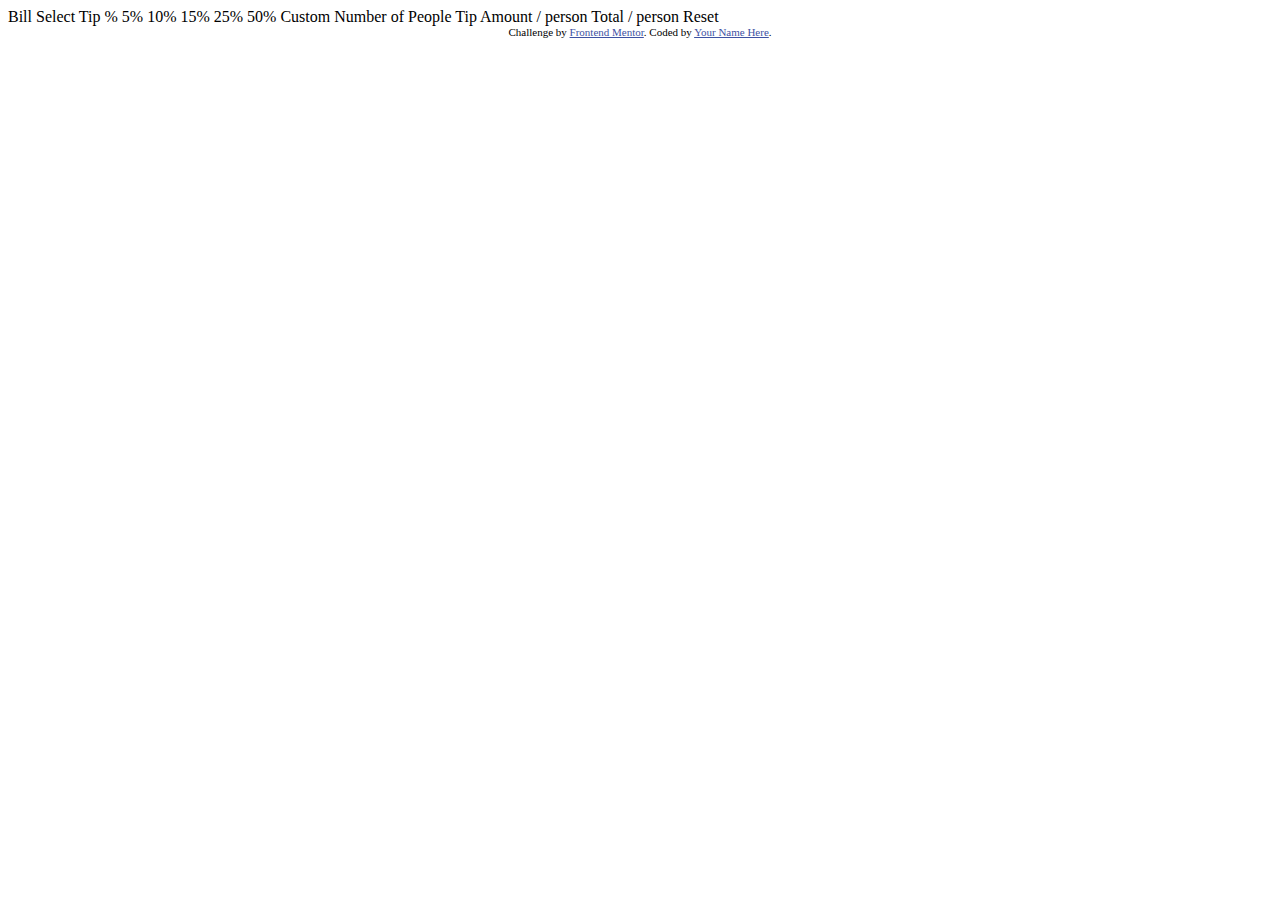
==== tips_calculator/main/index.html @ 6920c182 "Desktop page ready" ====
<!DOCTYPE html>
<html lang="en">
<head>
  <meta charset="UTF-8">
  <meta name="viewport" content="width=device-width, initial-scale=1.0"> <!-- displays site properly based on user's device -->

  <link rel="icon" type="image/png" sizes="32x32" href="./images/favicon-32x32.png">
  
  <title>Frontend Mentor | Tip calculator app</title>

  <!-- Feel free to remove these styles or customise in your own stylesheet 👍 -->
  <style>
    .attribution { font-size: 11px; text-align: center; }
    .attribution a { color: hsl(228, 45%, 44%); }
  </style>
</head>
<body>

  Bill

  Select Tip %
  5%
  10%
  15%
  25%
  50%
  Custom

  Number of People

  Tip Amount
  / person

  Total
  / person

  Reset
  
  <div class="attribution">
    Challenge by <a href="https://www.frontendmentor.io?ref=challenge" target="_blank">Frontend Mentor</a>. 
    Coded by <a href="#">Your Name Here</a>.
  </div>
</body>
</html>
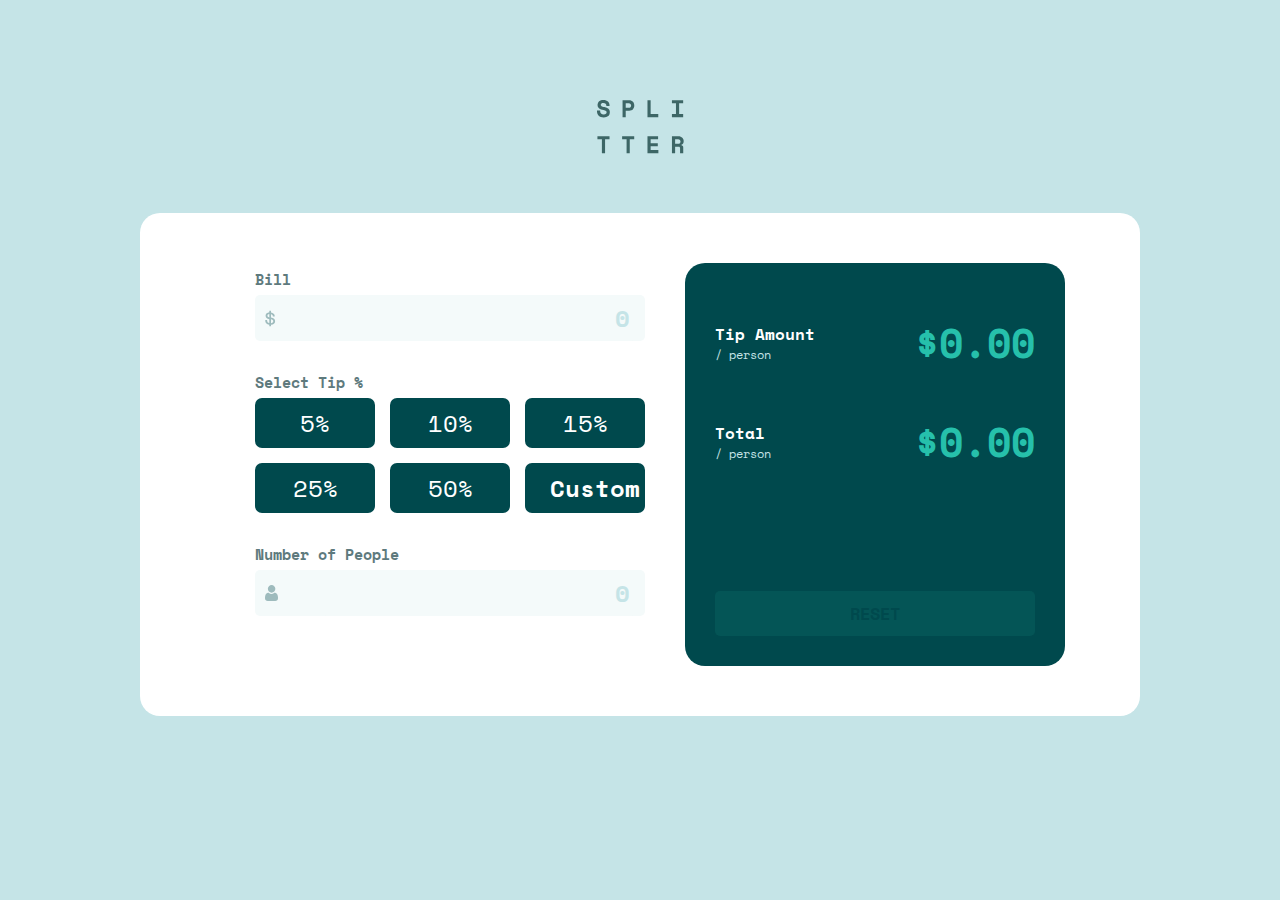
==== commit ccb0305a: "Calculator (custom not implemented yet)" ====
--- a/tips_calculator/main/index.html
+++ b/tips_calculator/main/index.html
@@ -1,44 +1,84 @@
 <!DOCTYPE html>
 <html lang="en">
+
 <head>
   <meta charset="UTF-8">
-  <meta name="viewport" content="width=device-width, initial-scale=1.0"> <!-- displays site properly based on user's device -->
+  <meta name="viewport" content="width=device-width, initial-scale=1.0">
+  <!-- displays site properly based on user's device -->
 
   <link rel="icon" type="image/png" sizes="32x32" href="./images/favicon-32x32.png">
-  
+  <link rel="stylesheet" href="./style.css">
+  <script src="./script.js" type="module"></script>
   <title>Frontend Mentor | Tip calculator app</title>
 
-  <!-- Feel free to remove these styles or customise in your own stylesheet 👍 -->
-  <style>
-    .attribution { font-size: 11px; text-align: center; }
-    .attribution a { color: hsl(228, 45%, 44%); }
-  </style>
 </head>
+
 <body>
 
-  Bill
+  <div class="logo">
+    <svg xmlns="http://www.w3.org/2000/svg" width="87" height="54">
+      <path fill="#3D6666"
+        d="M6.72 17.472c.944 0 1.792-.12 2.544-.36s1.392-.584 1.92-1.032a4.476 4.476 0 001.212-1.62c.28-.632.42-1.34.42-2.124v-.288c0-1.472-.464-2.584-1.392-3.336-.928-.752-2.272-1.288-4.032-1.608a14.615 14.615 0 01-1.74-.408c-.456-.144-.824-.308-1.104-.492-.28-.184-.476-.392-.588-.624a1.771 1.771 0 01-.168-.78c0-.56.232-1.004.696-1.332.464-.328 1.096-.492 1.896-.492.944 0 1.676.248 2.196.744.52.496.78 1.08.78 1.752v.576h3.168v-.864a5 5 0 00-.396-1.968 4.762 4.762 0 00-1.176-1.656C10.436 1.08 9.792.7 9.024.42 8.256.14 7.376 0 6.384 0c-.88 0-1.676.12-2.388.36s-1.32.576-1.824 1.008c-.504.432-.896.94-1.176 1.524-.28.584-.42 1.22-.42 1.908v.144c0 .832.144 1.536.432 2.112a3.978 3.978 0 001.212 1.44c.52.384 1.132.692 1.836.924.704.232 1.48.42 2.328.564.64.112 1.168.248 1.584.408.416.16.744.34.984.54s.408.424.504.672c.096.248.144.508.144.78 0 .576-.232 1.072-.696 1.488-.464.416-1.176.624-2.136.624-1.232 0-2.14-.3-2.724-.9-.584-.6-.876-1.404-.876-2.412v-.576H0v.72c0 .88.144 1.692.432 2.436a5.47 5.47 0 001.272 1.944c.56.552 1.26.984 2.1 1.296.84.312 1.812.468 2.916.468zm22-.336V10.8h3.408c.864 0 1.616-.144 2.256-.432a4.707 4.707 0 001.596-1.14 4.833 4.833 0 00.96-1.608c.216-.6.324-1.212.324-1.836v-.576c0-.608-.108-1.204-.324-1.788a4.625 4.625 0 00-.96-1.56A4.737 4.737 0 0034.384.756c-.64-.28-1.392-.42-2.256-.42h-6.576v16.8h3.168zm3.096-9.36H28.72V3.36h3.096c.704 0 1.26.192 1.668.576.408.384.612.88.612 1.488v.288c0 .608-.204 1.104-.612 1.488-.408.384-.964.576-1.668.576zm29.464 9.36v-3.024h-7.632V.336H50.48v16.8h10.8zm24.88 0v-3.024h-4.032V3.36h4.032V.336H74.928V3.36h4.032v10.752h-4.032v3.024H86.16zm-78.096 36V39.36h4.464v-3.024H.432v3.024h4.464v13.776h3.168zm24.688 0V39.36h4.464v-3.024H25.12v3.024h4.464v13.776h3.168zm28.624 0v-3.024h-7.728v-3.888H60.8V43.2h-7.152v-3.84h7.44v-3.024H50.48v16.8h10.896zm16.744 0V46.8h3.648c.464 0 .796.12.996.36.2.24.3.552.3.936v5.04h3.168v-5.808c0-.56-.164-1.024-.492-1.392-.328-.368-.772-.584-1.332-.648v-.432c.768-.32 1.336-.78 1.704-1.38a3.63 3.63 0 00.552-1.932v-.576c0-.64-.116-1.24-.348-1.8a4.332 4.332 0 00-1.008-1.476c-.44-.424-.988-.756-1.644-.996-.656-.24-1.416-.36-2.28-.36h-6.432v16.8h3.168zm3.024-9.36H78.12V39.36h3.024c.768 0 1.352.204 1.752.612.4.408.6.892.6 1.452v.288c0 .656-.2 1.164-.6 1.524-.4.36-.984.54-1.752.54z" />
+    </svg>
+  </div>
 
-  Select Tip %
-  5%
-  10%
-  15%
-  25%
-  50%
-  Custom
+  <section>
 
-  Number of People
+    <article class="calc-article">
+      <div class="bill-container calc-article">
+        <label>Bill</label>
+        <div class="sign"><svg xmlns="http://www.w3.org/2000/svg" width="11" height="17">
+            <path fill="#9EBBBD"
+              d="M6.016 16.328v-1.464c1.232-.08 2.22-.444 2.964-1.092.744-.648 1.116-1.508 1.116-2.58v-.144c0-.992-.348-1.772-1.044-2.34-.696-.568-1.708-.932-3.036-1.092V4.184c.56.144 1.012.4 1.356.768.344.368.516.816.516 1.344v.288h1.824v-.432c0-.448-.088-.876-.264-1.284a3.783 3.783 0 00-.744-1.116A4.251 4.251 0 007.54 2.9a5.324 5.324 0 00-1.524-.492V.872H4.288V2.36a5.532 5.532 0 00-1.416.324c-.448.168-.84.392-1.176.672-.336.28-.604.616-.804 1.008-.2.392-.3.844-.3 1.356v.144c0 .96.316 1.708.948 2.244.632.536 1.548.884 2.748 1.044v3.912c-.704-.16-1.248-.472-1.632-.936-.384-.464-.576-1.08-.576-1.848v-.288H.256v.576c0 .464.08.924.24 1.38.16.456.404.88.732 1.272.328.392.744.728 1.248 1.008s1.108.476 1.812.588v1.512h1.728zM4.288 7.424c-.688-.128-1.164-.332-1.428-.612-.264-.28-.396-.644-.396-1.092 0-.464.176-.832.528-1.104.352-.272.784-.448 1.296-.528v3.336zm1.728 5.712V9.344c.768.128 1.328.328 1.68.6.352.272.528.688.528 1.248 0 .544-.196.984-.588 1.32-.392.336-.932.544-1.62.624z" />
+          </svg> <input type="number" class="bill-input" placeholder="0"></div>
+      </div>
 
-  Tip Amount
-  / person
+      <div class="tip-container calc-article">
+        <label>Select Tip %</label>
+        <div class="btns-container">
+          <button class="percents-btn">5%</button>
+          <button class="percents-btn">10%</button>
+          <button class="percents-btn">15%</button>
+          <button class="percents-btn">25%</button>
+          <button class="percents-btn">50%</button>
+          <input class="percents-btn custom-btn" value="Custom" />
+        </div>
+      </div>
 
-  Total
-  / person
+      <div class="people-container calc-article">
+        <label>Number of People <span class="not-zero">Can't be zero</span></label>
+        <div class="sign sign-people"><svg xmlns="http://www.w3.org/2000/svg" width="13" height="16">
+            <path fill="#9EBBBD"
+              d="M9.573 7.729c.406 0 .784.07 1.126.209.342.14.639.33.881.569.232.227.438.503.614.82a5.1 5.1 0 01.407.949c.097.312.178.654.242 1.016.062.359.105.699.126 1.011.02.307.031.624.031.945 0 .836-.259 1.512-.768 2.01-.504.492-1.17.742-1.98.742H2.748c-.81 0-1.477-.25-1.98-.742C.259 14.76 0 14.084 0 13.248c0-.322.01-.64.032-.945.02-.312.063-.652.126-1.01.063-.363.144-.705.242-1.017.1-.323.238-.643.407-.948.176-.318.382-.594.613-.821.243-.238.54-.43.882-.57.342-.138.72-.208 1.125-.208.16 0 .313.067.61.265.183.123.397.264.636.421.204.134.48.259.822.372.333.11.671.167 1.005.167a3.19 3.19 0 001.006-.167c.341-.113.618-.238.822-.372l.636-.42c.296-.2.45-.266.61-.266zM6.598 0C7.63 0 8.522.38 9.252 1.129s1.1 1.666 1.1 2.724c0 1.06-.37 1.976-1.1 2.725-.73.75-1.623 1.13-2.654 1.13-1.03 0-1.924-.38-2.653-1.13-.73-.749-1.1-1.666-1.1-2.725 0-1.058.37-1.975 1.1-2.724C4.675.379 5.567 0 6.598 0z" />
+          </svg> <input type="number" class="people-input" placeholder="0"></div>
+      </div>
+    </article>
 
-  Reset
-  
-  <div class="attribution">
-    Challenge by <a href="https://www.frontendmentor.io?ref=challenge" target="_blank">Frontend Mentor</a>. 
-    Coded by <a href="#">Your Name Here</a>.
-  </div>
+    <article class="results-article">
+      <div class="results-article-main">
+        <div class="results-sub">
+          <div>
+            <p class="price-title">Tip Amount</p>
+            <p class="per-person">/ person</p>
+          </div>
+          <div class="price">$ <p class="tip-amount price">0.00</p>
+          </div>
+        </div>
+
+        <div class="results-sub">
+          <div>
+            <p class="price-title">Total</p>
+            <p class="per-person">/ person</p>
+          </div>
+          <div class="price">$ <p class="total-price price">0.00</p>
+          </div>
+        </div>
+      </div>
+
+      <button class="reset-btn disabled">Reset</button>
+    </article>
+  </section>
+
 </body>
+
 </html>--- a/tips_calculator/main/style.css
+++ b/tips_calculator/main/style.css
@@ -0,0 +1,205 @@
+@import url('https://fonts.googleapis.com/css2?family=Space+Mono:wght@400;700&display=swap');
+
+* {
+    font-family: 'Space Mono', monospace;
+    font-size: 24px;
+    color: hsl(183, 100%, 15%);
+}
+
+body {
+    background-color: hsl(185, 41%, 84%);
+
+}
+
+section {
+    display: flex;
+    justify-content: center;
+    margin: 50px auto;
+    background-color: hsl(0, 0%, 100%);
+    width: 900px;
+    padding: 50px;
+    border-radius: 20px;
+}
+
+label {
+    font-size: 15px;
+    font-weight: 700;
+    color: hsl(186, 14%, 43%);
+    margin: 5px 0;
+}
+
+.sign {
+    display: flex;
+    justify-content: space-between;
+    align-items: center;
+    border: none;
+    border-radius: 5px;
+    background-color: hsl(189, 41%, 97%);
+    color: hsl(186, 14%, 43%);
+    padding: 0 10px;
+}
+
+.sign:active {
+    border: 2px solid hsl(172, 67%, 45%);
+}
+
+input {
+    border: none;
+    border-radius: 5px;
+    outline: none;
+    font-size: 24px;
+    background-color: hsl(189, 41%, 97%);
+    padding: 5px;
+    text-align: end;
+    font-weight: bold;
+}
+
+.logo {
+    margin: 100px 0 0 0;
+    text-align: center;
+}
+
+/* Chrome, Safari, Edge, Opera */
+input::-webkit-outer-spin-button,
+input::-webkit-inner-spin-button {
+    -webkit-appearance: none;
+    margin: 0;
+}
+
+/* Firefox */
+input[type=number] {
+    -moz-appearance: textfield;
+}
+
+input::placeholder {
+    color: hsl(185, 41%, 84%);
+}
+
+/* CALC Article */
+
+.calc-article {
+    margin: 0 20px;
+}
+
+.calc-article {
+    display: flex;
+    flex-direction: column;
+    margin-bottom: 25px;
+}
+
+.btns-container {
+    display: grid;
+    grid-template-rows: repeat(2, 50px);
+    grid-template-columns: repeat(3, 120px);
+    gap: 15px 15px;
+}
+
+.percents-btn {
+    background-color: hsl(183, 100%, 15%);
+    border-radius: 7px;
+    border: none;
+    /* outline: none; */
+    color: hsl(0, 0%, 100%);
+}
+
+.percents-btn:hover {
+    background-color: hsl(172, 67%, 45%);
+    cursor: pointer;
+}
+
+.custom {
+    text-align: center;
+}
+
+.custom-btn:active {
+    border: 2px solid hsl(172, 67%, 45%);
+    background-color: hsl(185, 41%, 84%);
+    color: hsl(183, 100%, 15%);
+}
+
+
+/* RESULTS Article */
+
+.results-article {
+    display: flex;
+    flex-direction: column;
+    justify-content: space-between;
+    background-color: hsl(183, 100%, 15%);
+    color: #ffffff;
+    border-radius: 20px;
+    padding: 30px;
+    width: 320px;
+}
+
+.results-sub {
+    display: flex;
+    align-items: center;
+    justify-content: space-between;
+}
+
+.price-title {
+    color: hsl(0, 0%, 100%);
+    font-size: 16px;
+    font-weight: 700;
+    margin: 0;
+}
+
+.per-person {
+    color: hsl(185, 41%, 84%);
+    font-size: 12px;
+    margin: 0;
+}
+
+.price {
+    display: flex;
+    color: hsl(172, 67%, 45%);
+    align-items: center;
+    font-size: 40px;
+    font-weight: 700;
+    margin: 10px 0;
+}
+
+
+.reset-btn {
+    width: 100%;
+    background-color: hsl(172, 67%, 45%);
+    text-transform: uppercase;
+    border: none;
+    border-radius: 5px;
+    font-size: 17px;
+    font-weight: 700;
+    padding: 10px;
+    margin-bottom: 0;
+    cursor: pointer;
+}
+
+.reset-btn:hover {
+    background-color: hsl(185, 41%, 84%);
+}
+
+.disabled {
+    cursor: not-allowed;
+    opacity: 0.1;
+}
+
+.not-zero {
+    display: none;
+    color: rgb(145, 20, 20);
+    font-size: inherit;
+    float: right;
+}
+
+/* RESPONSIVE */
+
+@media screen and (max-width: 375px) {
+    section {
+        flex-direction: column;
+        max-width: 375px;
+    }
+
+    .btns-container {
+        grid-template-rows: repeat(3, 50px);
+        grid-template-columns: repeat(2, 140px);
+        gap: 15px 15px;
+    }
+}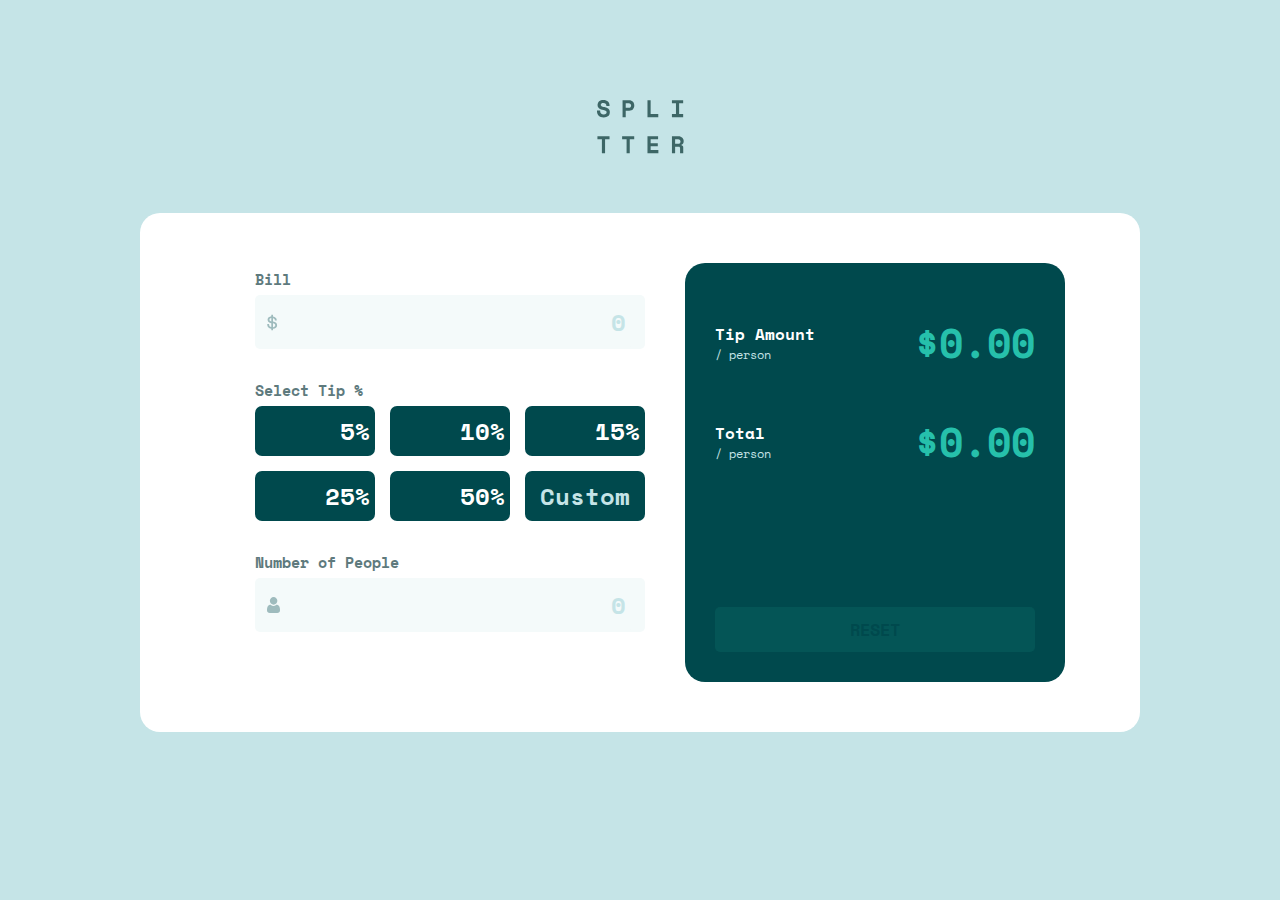
==== commit 831dae8d: "Calculator ready" ====
--- a/tips_calculator/main/index.html
+++ b/tips_calculator/main/index.html
@@ -36,12 +36,12 @@
       <div class="tip-container calc-article">
         <label>Select Tip %</label>
         <div class="btns-container">
-          <button class="percents-btn">5%</button>
-          <button class="percents-btn">10%</button>
-          <button class="percents-btn">15%</button>
-          <button class="percents-btn">25%</button>
-          <button class="percents-btn">50%</button>
-          <input class="percents-btn custom-btn" value="Custom" />
+          <input class="percents-btn" disabled value="5%">
+          <input class="percents-btn" disabled value="10%">
+          <input class="percents-btn" disabled value="15%">
+          <input class="percents-btn" disabled value="25%">
+          <input class="percents-btn" disabled value="50%">
+          <input class="percents-btn custom-btn" placeholder="Custom" type="number"/>
         </div>
       </div>
 
--- a/tips_calculator/main/style.css
+++ b/tips_calculator/main/style.css
@@ -32,7 +32,7 @@
     display: flex;
     justify-content: space-between;
     align-items: center;
-    border: none;
+    border: 2px solid transparent;
     border-radius: 5px;
     background-color: hsl(189, 41%, 97%);
     color: hsl(186, 14%, 43%);
@@ -43,8 +43,12 @@
     border: 2px solid hsl(172, 67%, 45%);
 }
 
+.sign-people {
+    border: 2px solid transparent;
+}
+
 input {
-    border: none;
+    border: 2px solid transparent;
     border-radius: 5px;
     outline: none;
     font-size: 24px;
@@ -107,11 +111,15 @@
     cursor: pointer;
 }
 
-.custom {
+.custom-btn {
+    text-align: right;
+}
+
+.custom-btn::placeholder {
     text-align: center;
 }
 
-.custom-btn:active {
+.custom-btn:focus {
     border: 2px solid hsl(172, 67%, 45%);
     background-color: hsl(185, 41%, 84%);
     color: hsl(183, 100%, 15%);
